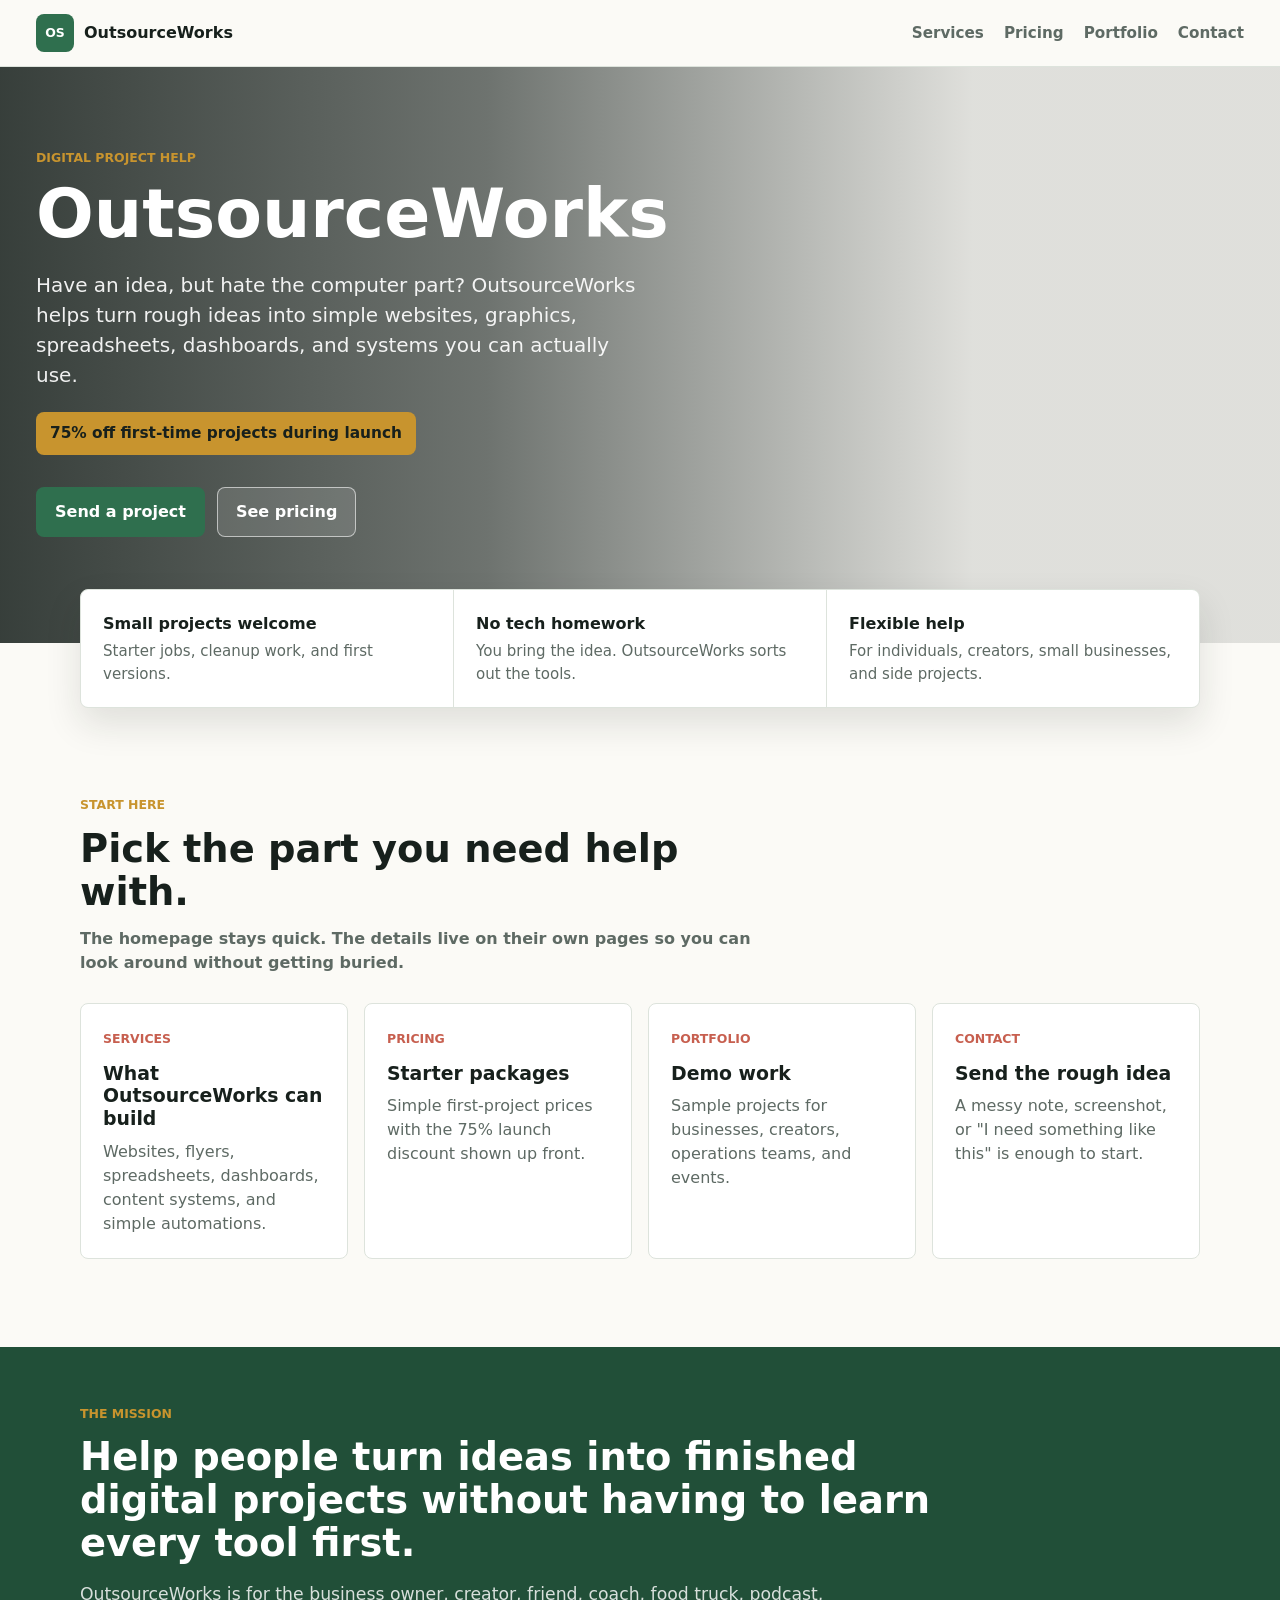
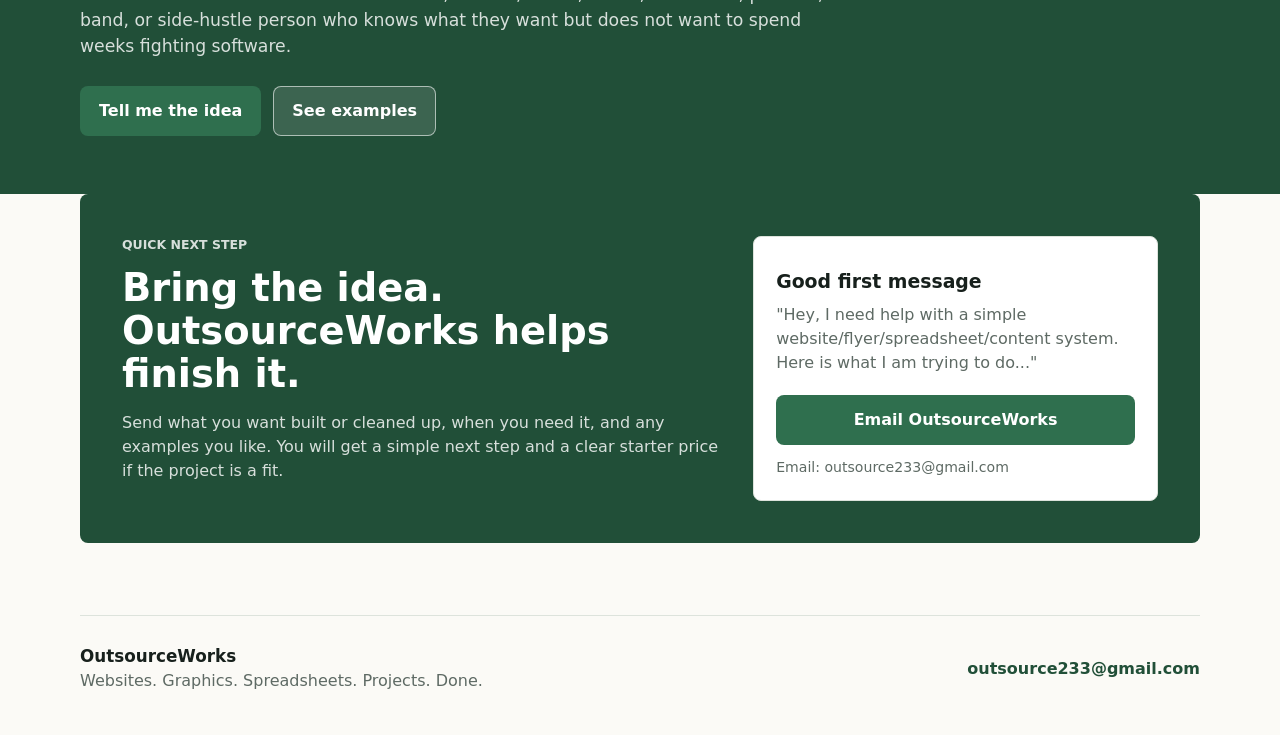
==== index.html @ a77c05c9 "Add files via upload" ====
<!doctype html>
<html lang="en">
  <head>
    <meta charset="utf-8">
    <meta name="viewport" content="width=device-width, initial-scale=1">
    <title>OutsourceWorks | Digital Projects Done</title>
    <meta name="description" content="Have an idea but not the time to fight with programs, AI tools, or messy files? OutsourceWorks turns rough ideas into websites, graphics, spreadsheets, and systems.">
    <meta name="theme-color" content="#2f6f4e">
    <meta property="og:title" content="OutsourceWorks | Digital Projects Done">
    <meta property="og:description" content="Have an idea but not the time to fight with programs, AI tools, or messy files? OutsourceWorks helps turn rough ideas into finished digital projects.">
    <meta property="og:type" content="website">
    <meta property="og:image" content="assets/outsource-social.png">
    <meta name="twitter:card" content="summary_large_image">
    <meta name="twitter:title" content="OutsourceWorks | Digital Projects Done">
    <meta name="twitter:description" content="Have an idea but not the time to fight with programs, AI tools, or messy files? OutsourceWorks helps turn rough ideas into finished digital projects.">
    <meta name="twitter:image" content="assets/outsource-social.png">
    <link rel="icon" href="assets/outsource-icon.svg" type="image/svg+xml">
    <link rel="apple-touch-icon" href="assets/outsource-profile.png">
    <link rel="stylesheet" href="styles.css">
    <script type="application/ld+json">
      {
        "@context": "https://schema.org",
        "@type": "ProfessionalService",
        "@id": "#outsource",
        "name": "OutsourceWorks",
        "email": "outsource233@gmail.com",
        "description": "Websites, graphics, spreadsheets, content systems, and digital projects done for individuals, creators, and small businesses.",
        "serviceType": [
          "Website design",
          "Graphic design",
          "Spreadsheet cleanup",
          "Reporting dashboards",
          "Content systems",
          "Business automation"
        ]
      }
    </script>
  </head>
  <body>
    <header class="site-header">
      <a class="brand" href="index.html" aria-label="OutsourceWorks home">
        <span class="brand-mark">OS</span>
        <span>OutsourceWorks</span>
      </a>
      <nav aria-label="Primary navigation">
        <a href="services/index.html">Services</a>
        <a href="pricing/index.html">Pricing</a>
        <a href="portfolio/index.html">Portfolio</a>
        <a href="contact/index.html">Contact</a>
      </nav>
    </header>

    <main id="top">
      <section class="hero home-hero" aria-label="OutsourceWorks introduction">
        <div class="hero-content">
          <p class="eyebrow">Digital project help</p>
          <h1>OutsourceWorks</h1>
          <p class="hero-copy">Have an idea, but hate the computer part? OutsourceWorks helps turn rough ideas into simple websites, graphics, spreadsheets, dashboards, and systems you can actually use.</p>
          <p class="hero-offer">75% off first-time projects during launch</p>
          <div class="hero-actions" aria-label="Primary actions">
            <a class="button button-primary" href="contact/index.html">Send a project</a>
            <a class="button button-secondary" href="pricing/index.html">See pricing</a>
          </div>
        </div>
      </section>

      <section class="trust-strip" aria-label="Service highlights">
        <div>
          <strong>Small projects welcome</strong>
          <span>Starter jobs, cleanup work, and first versions.</span>
        </div>
        <div>
          <strong>No tech homework</strong>
          <span>You bring the idea. OutsourceWorks sorts out the tools.</span>
        </div>
        <div>
          <strong>Flexible help</strong>
          <span>For individuals, creators, small businesses, and side projects.</span>
        </div>
      </section>

      <section class="section">
        <div class="section-heading">
          <p class="eyebrow">Start here</p>
          <h2>Pick the part you need help with.</h2>
          <p class="section-intro">The homepage stays quick. The details live on their own pages so you can look around without getting buried.</p>
        </div>
        <div class="path-grid">
          <a class="path-card" href="services/index.html">
            <span>Services</span>
            <strong>What OutsourceWorks can build</strong>
            <p>Websites, flyers, spreadsheets, dashboards, content systems, and simple automations.</p>
          </a>
          <a class="path-card" href="pricing/index.html">
            <span>Pricing</span>
            <strong>Starter packages</strong>
            <p>Simple first-project prices with the 75% launch discount shown up front.</p>
          </a>
          <a class="path-card" href="portfolio/index.html">
            <span>Portfolio</span>
            <strong>Demo work</strong>
            <p>Sample projects for businesses, creators, operations teams, and events.</p>
          </a>
          <a class="path-card" href="contact/index.html">
            <span>Contact</span>
            <strong>Send the rough idea</strong>
            <p>A messy note, screenshot, or "I need something like this" is enough to start.</p>
          </a>
        </div>
      </section>

      <section class="mission-band" aria-label="OutsourceWorks mission">
        <div class="mission-band-inner">
          <p class="eyebrow">The mission</p>
          <h2>Help people turn ideas into finished digital projects without having to learn every tool first.</h2>
          <p>OutsourceWorks is for the business owner, creator, friend, coach, food truck, podcast, band, or side-hustle person who knows what they want but does not want to spend weeks fighting software.</p>
          <div class="mission-actions">
            <a class="button button-primary" href="contact/index.html">Tell me the idea</a>
            <a class="button button-secondary" href="portfolio/index.html">See examples</a>
          </div>
        </div>
      </section>

      <section class="contact-section home-contact">
        <div>
          <p class="eyebrow">Quick next step</p>
          <h2>Bring the idea. OutsourceWorks helps finish it.</h2>
          <p>Send what you want built or cleaned up, when you need it, and any examples you like. You will get a simple next step and a clear starter price if the project is a fit.</p>
        </div>
        <div class="contact-panel">
          <h3>Good first message</h3>
          <p>"Hey, I need help with a simple website/flyer/spreadsheet/content system. Here is what I am trying to do..."</p>
          <a class="button button-primary full" href="mailto:outsource233@gmail.com?subject=Project%20idea%20for%20OutsourceWorks">Email OutsourceWorks</a>
          <p class="small-note">Email: outsource233@gmail.com</p>
        </div>
      </section>
    </main>

    <footer class="site-footer">
      <div>
        <strong>OutsourceWorks</strong>
        <span>Websites. Graphics. Spreadsheets. Projects. Done.</span>
      </div>
      <a href="mailto:outsource233@gmail.com">outsource233@gmail.com</a>
    </footer>
  </body>
</html>
---- styles.css ----
:root {
  --ink: #17201c;
  --muted: #5e6a64;
  --paper: #fbfaf6;
  --white: #ffffff;
  --line: #dde3dc;
  --green: #2f6f4e;
  --green-dark: #214f38;
  --blue: #245d7a;
  --coral: #c75f4f;
  --gold: #c8942e;
  --shadow: 0 16px 36px rgba(23, 32, 28, 0.12);
}

* {
  box-sizing: border-box;
}

html {
  scroll-behavior: smooth;
}

body {
  margin: 0;
  color: var(--ink);
  background: var(--paper);
  font-family: Inter, ui-sans-serif, system-ui, -apple-system, BlinkMacSystemFont, "Segoe UI", sans-serif;
  line-height: 1.5;
}

a {
  color: inherit;
}

.site-header {
  position: sticky;
  top: 0;
  z-index: 10;
  display: flex;
  align-items: center;
  justify-content: space-between;
  gap: 24px;
  padding: 14px 36px;
  background: rgba(251, 250, 246, 0.94);
  border-bottom: 1px solid var(--line);
  backdrop-filter: blur(14px);
}

.brand {
  display: inline-flex;
  align-items: center;
  gap: 10px;
  font-weight: 800;
  text-decoration: none;
}

.brand-mark {
  display: grid;
  place-items: center;
  width: 38px;
  height: 38px;
  color: var(--white);
  background: var(--green);
  border-radius: 8px;
  font-size: 0.78rem;
}

nav {
  display: flex;
  align-items: center;
  gap: 20px;
  color: var(--muted);
  font-size: 0.95rem;
  font-weight: 700;
}

nav a {
  text-decoration: none;
}

nav a:hover {
  color: var(--green-dark);
}

.hero {
  min-height: 64vh;
  display: flex;
  align-items: center;
  padding: 72px 36px 96px;
  background-image:
    linear-gradient(90deg, rgba(23, 32, 28, 0.86) 0%, rgba(23, 32, 28, 0.62) 38%, rgba(23, 32, 28, 0.12) 76%),
    url("assets/hero-workbench.png");
  background-size: cover;
  background-position: center;
  color: var(--white);
}

.hero-content {
  width: min(680px, 100%);
}

.eyebrow {
  margin: 0 0 12px;
  color: var(--gold);
  font-size: 0.78rem;
  font-weight: 900;
  letter-spacing: 0;
  text-transform: uppercase;
}

.hero h1 {
  margin: 0;
  font-size: 4.25rem;
  line-height: 1;
  letter-spacing: 0;
}

.hero-copy {
  max-width: 620px;
  margin: 22px 0 0;
  color: rgba(255, 255, 255, 0.92);
  font-size: 1.25rem;
}

.hero-actions {
  display: flex;
  flex-wrap: wrap;
  gap: 12px;
  margin-top: 32px;
}

.hero-offer {
  display: inline-flex;
  margin: 22px 0 0;
  padding: 10px 14px;
  color: var(--ink);
  background: var(--gold);
  border-radius: 8px;
  font-size: 0.96rem;
  font-weight: 900;
}

.button {
  display: inline-flex;
  align-items: center;
  justify-content: center;
  min-height: 46px;
  padding: 12px 18px;
  border: 1px solid transparent;
  border-radius: 8px;
  font-weight: 800;
  text-decoration: none;
}

.button-primary {
  color: var(--white);
  background: var(--green);
}

.button-primary:hover {
  background: var(--green-dark);
}

.button-secondary {
  color: var(--white);
  border-color: rgba(255, 255, 255, 0.58);
  background: rgba(255, 255, 255, 0.12);
}

.button-secondary:hover {
  background: rgba(255, 255, 255, 0.2);
}

.button-outline {
  color: var(--green-dark);
  border-color: rgba(47, 111, 78, 0.28);
  background: var(--white);
}

.button-outline:hover {
  border-color: var(--green);
  background: #eef3ef;
}

.trust-strip {
  width: min(1120px, calc(100% - 40px));
  margin: -54px auto 0;
  display: grid;
  grid-template-columns: repeat(3, 1fr);
  gap: 1px;
  overflow: hidden;
  border: 1px solid var(--line);
  border-radius: 8px;
  background: var(--line);
  box-shadow: var(--shadow);
}

.trust-strip div {
  padding: 22px;
  background: var(--white);
}

.trust-strip strong,
.trust-strip span {
  display: block;
}

.trust-strip strong {
  font-size: 1rem;
}

.trust-strip span {
  margin-top: 4px;
  color: var(--muted);
  font-size: 0.94rem;
}

.pitch-section {
  margin-top: 72px;
  background: var(--white);
  border-top: 1px solid var(--line);
  border-bottom: 1px solid var(--line);
}

.pitch-inner {
  width: min(1120px, calc(100% - 40px));
  margin: 0 auto;
  display: grid;
  grid-template-columns: minmax(0, 1.08fr) minmax(320px, 0.92fr);
  gap: 42px;
  align-items: center;
  padding: 58px 0;
}

.pitch-copy h2 {
  max-width: 760px;
  margin: 0;
  font-size: 2.7rem;
  line-height: 1.08;
  letter-spacing: 0;
}

.pitch-copy p:not(.eyebrow) {
  max-width: 730px;
  margin: 18px 0 0;
  color: var(--muted);
  font-size: 1.12rem;
}

.pitch-actions {
  display: flex;
  flex-wrap: wrap;
  gap: 12px;
  margin-top: 28px;
}

.pitch-steps {
  display: grid;
  gap: 12px;
}

.pitch-steps div {
  display: grid;
  grid-template-columns: 38px 1fr;
  gap: 6px 14px;
  align-items: start;
  padding: 18px;
  border: 1px solid var(--line);
  border-radius: 8px;
  background: #fbfaf6;
}

.pitch-steps span {
  display: grid;
  place-items: center;
  width: 34px;
  height: 34px;
  color: var(--white);
  background: var(--green);
  border-radius: 50%;
  font-weight: 900;
}

.pitch-steps strong {
  align-self: center;
  font-size: 1.02rem;
}

.pitch-steps p {
  grid-column: 2;
  margin: 0;
}

.section {
  width: min(1120px, calc(100% - 40px));
  margin: 0 auto;
  padding: 88px 0;
}

.section-alt {
  width: 100%;
  max-width: none;
  padding-right: max(20px, calc((100% - 1120px) / 2));
  padding-left: max(20px, calc((100% - 1120px) / 2));
  background: #eef3ef;
}

.section-heading {
  max-width: 680px;
  margin-bottom: 28px;
}

.section-heading h2,
.contact-section h2 {
  margin: 0;
  font-size: 2.4rem;
  line-height: 1.12;
  letter-spacing: 0;
}

.section-intro {
  max-width: 700px;
  margin: 14px 0 0;
  color: var(--muted);
  font-weight: 700;
}

.path-grid,
.detail-grid,
.service-grid,
.package-grid {
  display: grid;
  grid-template-columns: repeat(3, 1fr);
  gap: 16px;
}

.path-grid {
  grid-template-columns: repeat(4, 1fr);
}

.path-card {
  min-height: 210px;
  padding: 22px;
  color: inherit;
  background: var(--white);
  border: 1px solid var(--line);
  border-radius: 8px;
  text-decoration: none;
}

.path-card:hover {
  border-color: rgba(47, 111, 78, 0.58);
  box-shadow: var(--shadow);
}

.path-card span {
  color: var(--coral);
  font-size: 0.78rem;
  font-weight: 900;
  text-transform: uppercase;
}

.path-card strong {
  display: block;
  margin-top: 12px;
  color: var(--ink);
  font-size: 1.18rem;
  line-height: 1.2;
}

.path-card p {
  margin: 10px 0 0;
}

.service-card,
.package-card,
.portfolio-card,
.process-grid div,
.contact-panel {
  border: 1px solid var(--line);
  border-radius: 8px;
  background: var(--white);
}

.service-card,
.package-card {
  padding: 22px;
}

.service-kicker {
  color: var(--coral);
  font-size: 0.78rem;
  font-weight: 900;
  text-transform: uppercase;
}

h3 {
  margin: 8px 0 8px;
  font-size: 1.18rem;
  letter-spacing: 0;
}

p {
  color: var(--muted);
}

.service-card p,
.package-card p,
.portfolio-card p,
.process-grid p,
.contact-panel p {
  margin: 0;
}

.price {
  display: flex;
  flex-wrap: wrap;
  gap: 10px;
  align-items: baseline;
  margin: 12px 0 4px;
  color: var(--green-dark);
  font-size: 2rem;
  font-weight: 900;
}

.old-price {
  color: var(--muted);
  font-size: 1.08rem;
  font-weight: 800;
  text-decoration: line-through;
}

.discount-label {
  margin-bottom: 12px !important;
  color: var(--coral);
  font-size: 0.78rem;
  font-weight: 900;
  text-transform: uppercase;
}

.featured {
  border-color: rgba(47, 111, 78, 0.6);
  box-shadow: inset 0 4px 0 var(--green);
}

.package-note {
  max-width: 720px;
  margin: 22px 0 0;
  color: var(--muted);
  font-weight: 700;
}

.portfolio-list {
  display: grid;
  grid-template-columns: repeat(3, 1fr);
  gap: 16px;
}

.portfolio-card {
  overflow: hidden;
  text-align: center;
}

.portfolio-card img {
  display: block;
  width: 100%;
  aspect-ratio: 7 / 4.8;
  object-fit: cover;
  border-bottom: 1px solid var(--line);
}

.portfolio-card h3,
.portfolio-card p,
.portfolio-card a {
  margin-right: 18px;
  margin-left: 18px;
}

.portfolio-card h3 {
  margin-top: 18px;
}

.portfolio-card a,
.text-link {
  display: inline-flex;
  justify-content: center;
  margin-top: 18px;
  margin-bottom: 18px;
  color: var(--green-dark);
  font-weight: 900;
  text-decoration: none;
}

.portfolio-card a:hover,
.text-link:hover {
  text-decoration: underline;
}

.text-link {
  margin-bottom: 0;
}

.portfolio-hero {
  width: min(1120px, calc(100% - 40px));
  margin: 0 auto;
  display: grid;
  grid-template-columns: 1fr auto;
  gap: 24px;
  align-items: end;
  padding: 72px 0 42px;
}

.portfolio-hero h1 {
  max-width: 780px;
  margin: 0;
  font-size: 3.35rem;
  line-height: 1.04;
  letter-spacing: 0;
}

.portfolio-hero p:not(.eyebrow) {
  max-width: 720px;
  margin: 18px 0 0;
  color: var(--muted);
  font-size: 1.12rem;
}

.portfolio-page .portfolio-hero {
  grid-template-columns: 1fr;
  justify-items: center;
  text-align: center;
}

.portfolio-page .portfolio-hero h1,
.portfolio-page .portfolio-hero p:not(.eyebrow) {
  margin-right: auto;
  margin-left: auto;
}

.page-hero {
  padding-bottom: 56px;
}

.mission-band {
  color: var(--white);
  background: var(--green-dark);
}

.mission-band-inner {
  width: min(1120px, calc(100% - 40px));
  margin: 0 auto;
  padding: 58px 0;
}

.mission-band h2 {
  max-width: 920px;
  margin: 0;
  font-size: 2.4rem;
  line-height: 1.12;
  letter-spacing: 0;
}

.mission-band p:not(.eyebrow) {
  max-width: 780px;
  color: rgba(255, 255, 255, 0.82);
  font-size: 1.08rem;
}

.mission-actions {
  display: flex;
  flex-wrap: wrap;
  gap: 12px;
  margin-top: 26px;
}

.case-study {
  width: min(1120px, calc(100% - 40px));
  margin: 0 auto;
  display: grid;
  grid-template-columns: minmax(0, 1fr) minmax(320px, 0.78fr);
  gap: 28px;
  align-items: center;
  padding: 46px 0;
  border-top: 1px solid var(--line);
}

.portfolio-page .case-study {
  width: min(920px, calc(100% - 40px));
  grid-template-columns: 1fr;
  justify-items: center;
  gap: 24px;
  text-align: center;
}

.case-study img {
  display: block;
  width: 100%;
  border: 1px solid var(--line);
  border-radius: 8px;
  background: var(--white);
}

.portfolio-page .case-study img {
  max-width: 840px;
  margin: 0 auto;
}

.portfolio-page .case-study > div {
  width: min(760px, 100%);
}

.case-study h2,
.portfolio-close h2 {
  margin: 0;
  font-size: 2rem;
  line-height: 1.15;
  letter-spacing: 0;
}

.case-study p {
  margin: 14px 0 0;
}

.portfolio-page .case-study p {
  max-width: 680px;
  margin-right: auto;
  margin-left: auto;
}

.case-study dl {
  display: grid;
  gap: 12px;
  margin: 22px 0 0;
}

.portfolio-page .case-study dl {
  max-width: 720px;
  margin-right: auto;
  margin-left: auto;
}

.case-study dl div {
  padding: 14px 16px;
  border: 1px solid var(--line);
  border-radius: 8px;
  background: var(--white);
  text-align: center;
}

.case-study dt {
  color: var(--green-dark);
  font-weight: 900;
}

.case-study dd {
  margin: 4px 0 0;
  color: var(--muted);
}

.portfolio-close {
  width: min(1120px, calc(100% - 40px));
  margin: 24px auto 72px;
  padding: 42px;
  color: var(--white);
  background: var(--green-dark);
  border-radius: 8px;
}

.portfolio-close p:not(.eyebrow) {
  max-width: 700px;
  color: rgba(255, 255, 255, 0.82);
}

.portfolio-page .portfolio-close {
  text-align: center;
}

.portfolio-page .portfolio-close p:not(.eyebrow) {
  margin-right: auto;
  margin-left: auto;
}

.process-section {
  padding-top: 20px;
}

.process-grid {
  display: grid;
  grid-template-columns: repeat(3, 1fr);
  gap: 16px;
}

.process-grid div {
  padding: 22px;
}

.process-grid span {
  display: grid;
  place-items: center;
  width: 34px;
  height: 34px;
  color: var(--white);
  background: var(--blue);
  border-radius: 50%;
  font-weight: 900;
}

.contact-section {
  width: min(1120px, calc(100% - 40px));
  margin: 0 auto 72px;
  display: grid;
  grid-template-columns: 1.2fr 0.8fr;
  gap: 24px;
  align-items: start;
  padding: 42px;
  color: var(--white);
  background: var(--green-dark);
  border-radius: 8px;
}

.contact-section p {
  color: rgba(255, 255, 255, 0.82);
}

.contact-panel {
  padding: 22px;
  color: var(--ink);
}

.contact-panel p {
  color: var(--muted);
}

.full {
  width: 100%;
  margin-top: 20px;
}

.small-note {
  margin-top: 12px !important;
  font-size: 0.88rem;
}

.site-footer {
  width: min(1120px, calc(100% - 40px));
  margin: 0 auto;
  padding: 28px 0 42px;
  display: flex;
  align-items: center;
  justify-content: space-between;
  gap: 20px;
  border-top: 1px solid var(--line);
  color: var(--muted);
}

.site-footer div,
.site-footer strong,
.site-footer span {
  display: block;
}

.site-footer strong {
  color: var(--ink);
  font-size: 1.05rem;
}

.site-footer a {
  color: var(--green-dark);
  font-weight: 800;
  text-decoration: none;
}

.site-footer a:hover {
  text-decoration: underline;
}

@media (max-width: 860px) {
  .site-header {
    position: static;
    align-items: flex-start;
    flex-direction: column;
    padding: 16px 20px;
  }

  nav {
    width: 100%;
    justify-content: space-between;
    gap: 10px;
    font-size: 0.88rem;
  }

  .hero {
    min-height: 64vh;
    padding: 56px 20px 84px;
    background-position: center right;
  }

  .hero h1 {
    font-size: 3rem;
  }

  .hero-copy {
    font-size: 1.08rem;
  }

  .trust-strip,
  .pitch-inner,
  .path-grid,
  .detail-grid,
  .service-grid,
  .package-grid,
  .portfolio-list,
  .process-grid,
  .contact-section {
    grid-template-columns: 1fr;
  }

  .section {
    padding: 64px 0;
  }

  .section-heading h2,
  .pitch-copy h2,
  .mission-band h2,
  .contact-section h2,
  .portfolio-hero h1 {
    font-size: 2rem;
  }

  .portfolio-hero,
  .case-study {
    grid-template-columns: 1fr;
  }

  .portfolio-hero {
    align-items: start;
  }

  .contact-section {
    padding: 28px;
  }

  .site-footer {
    align-items: flex-start;
    flex-direction: column;
  }
}

@media (max-width: 560px) {
  nav {
    flex-wrap: wrap;
    justify-content: flex-start;
  }

  .hero h1 {
    font-size: 2.45rem;
  }

  .button {
    width: 100%;
  }

  .portfolio-card h3,
  .portfolio-card p,
  .portfolio-card a {
    margin-right: 16px;
    margin-left: 16px;
  }

  .portfolio-close {
    padding: 28px;
  }
}
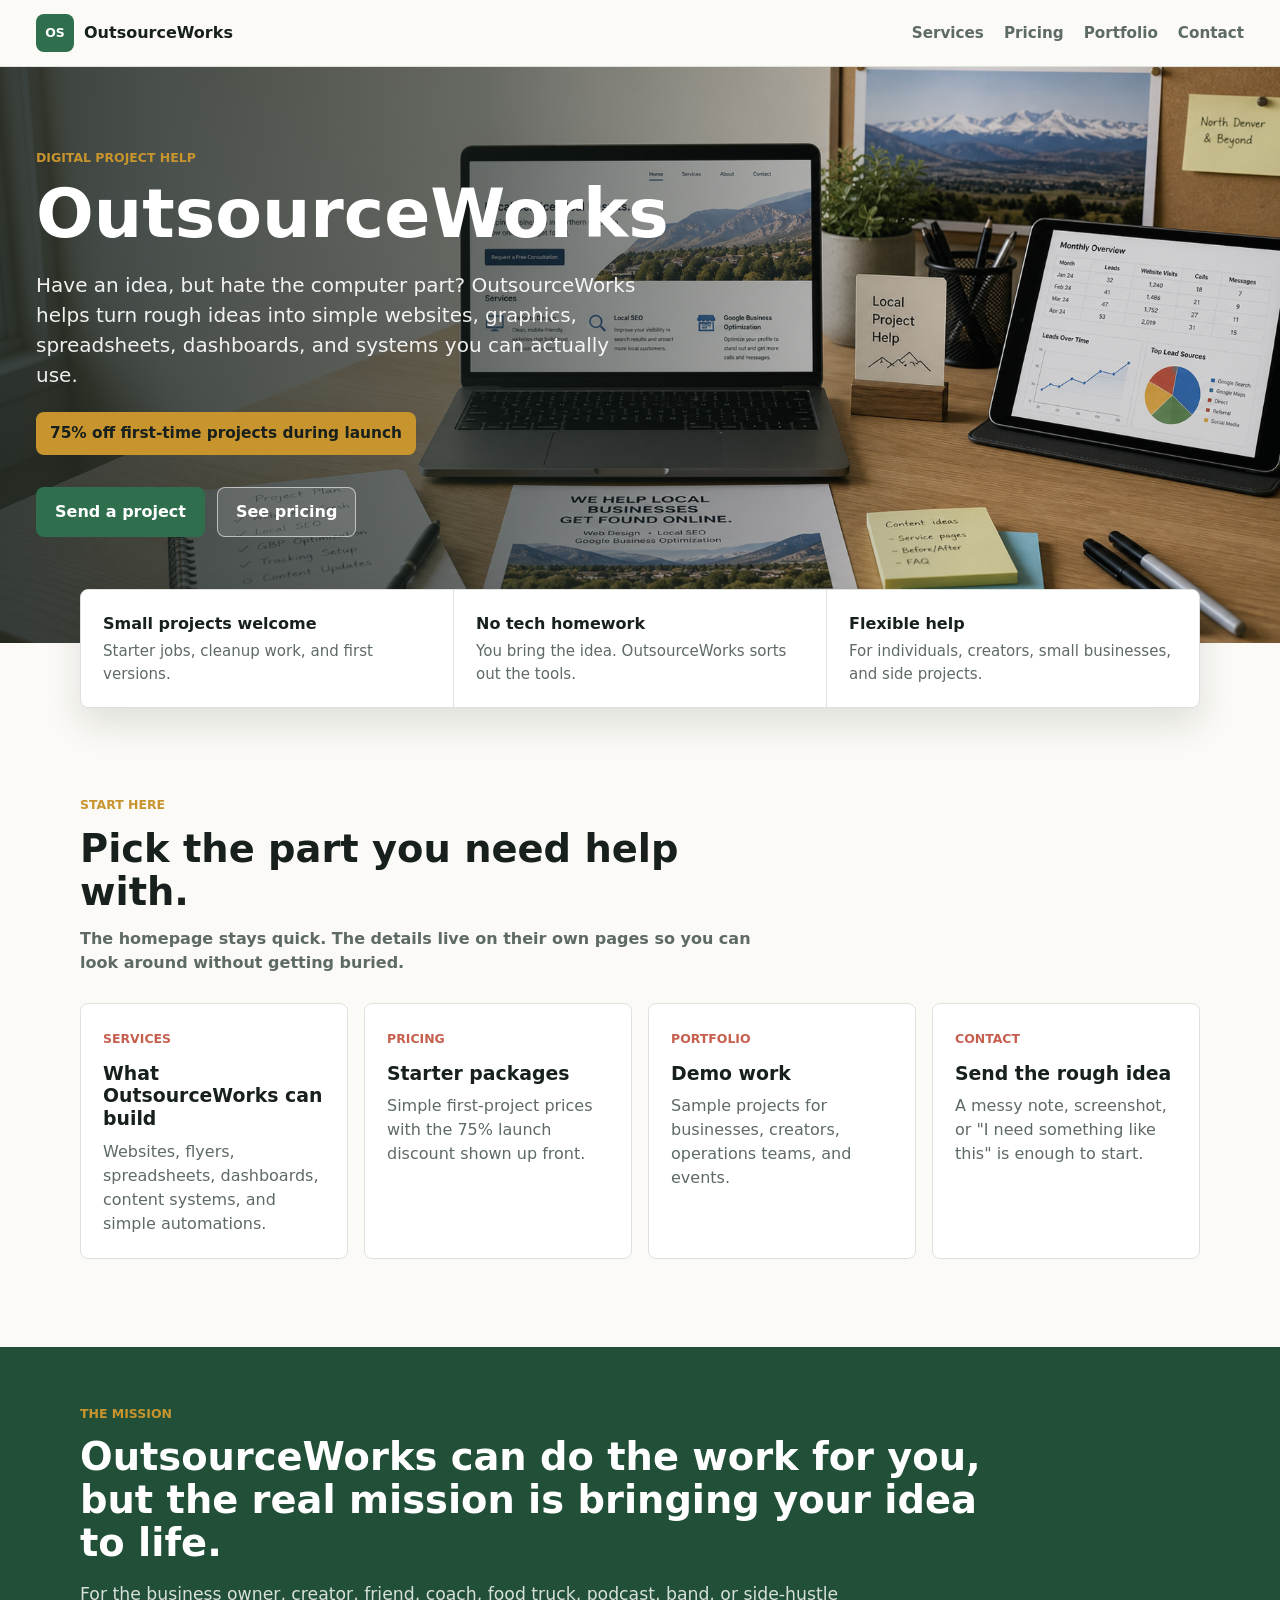
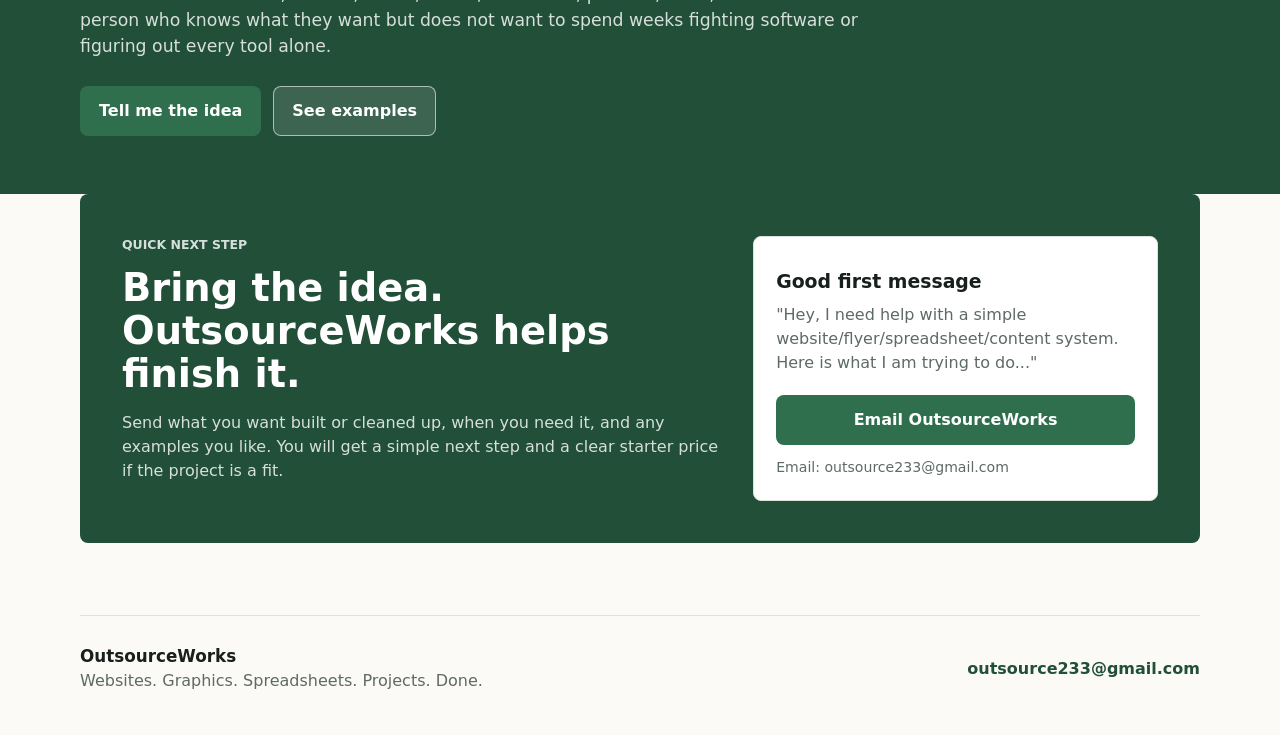
==== commit f537e71e: "Add files via upload" ====
--- a/index.html
+++ b/index.html
@@ -112,8 +112,8 @@
       <section class="mission-band" aria-label="OutsourceWorks mission">
         <div class="mission-band-inner">
           <p class="eyebrow">The mission</p>
-          <h2>Help people turn ideas into finished digital projects without having to learn every tool first.</h2>
-          <p>OutsourceWorks is for the business owner, creator, friend, coach, food truck, podcast, band, or side-hustle person who knows what they want but does not want to spend weeks fighting software.</p>
+          <h2>OutsourceWorks can do the work for you, but the real mission is bringing your idea to life.</h2>
+          <p>For the business owner, creator, friend, coach, food truck, podcast, band, or side-hustle person who knows what they want but does not want to spend weeks fighting software or figuring out every tool alone.</p>
           <div class="mission-actions">
             <a class="button button-primary" href="contact/index.html">Tell me the idea</a>
             <a class="button button-secondary" href="portfolio/index.html">See examples</a>
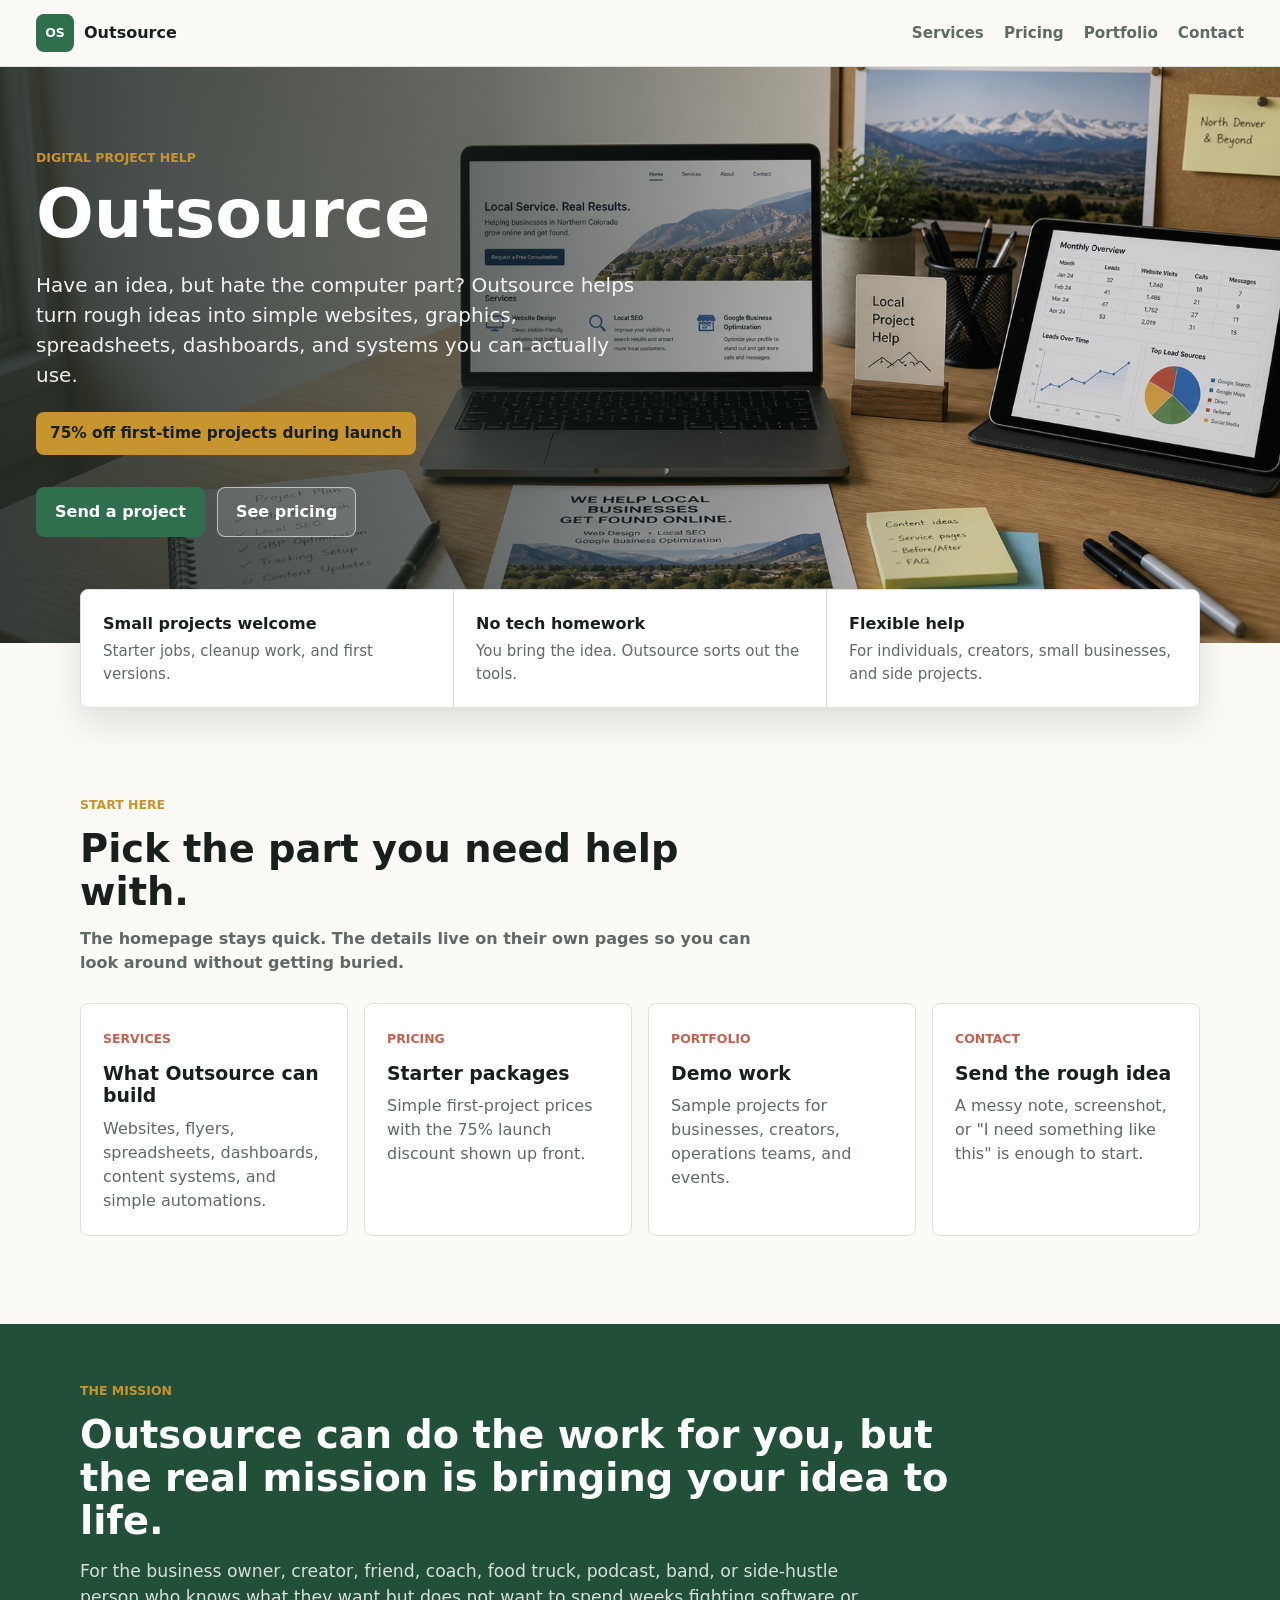
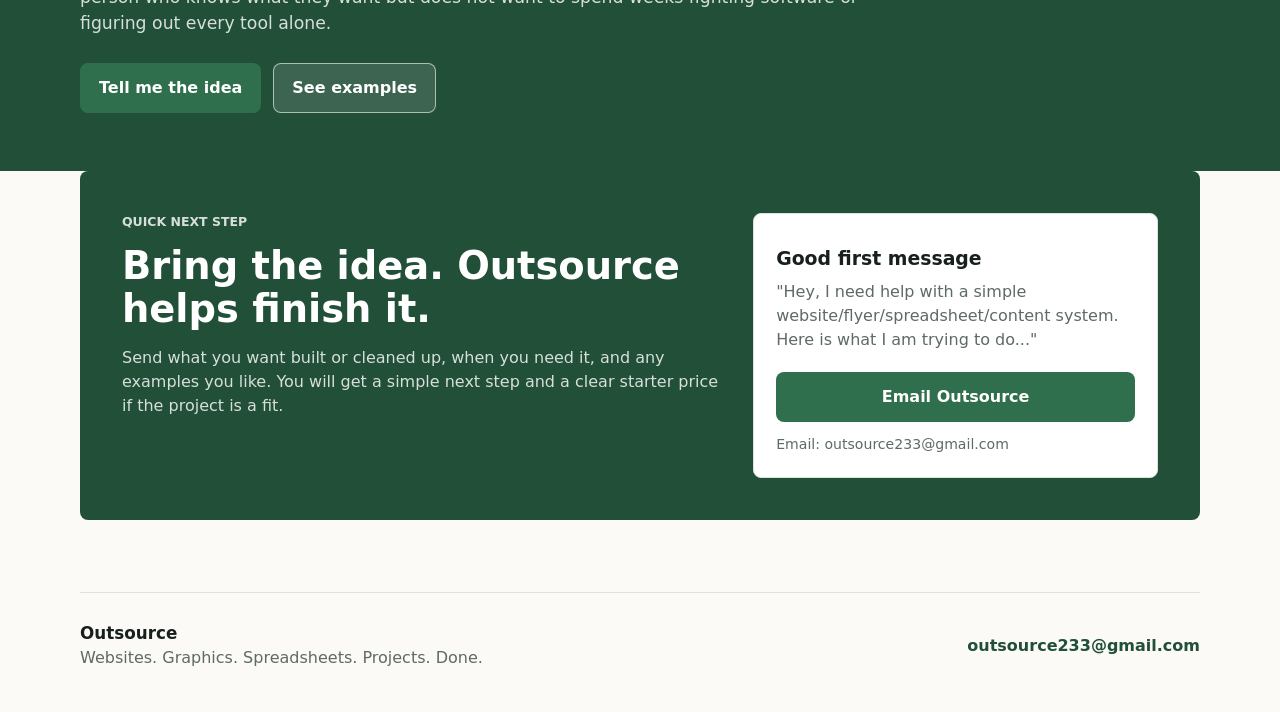
==== commit bdfe48ba: "Add files via upload" ====
--- a/index.html
+++ b/index.html
@@ -3,16 +3,16 @@
   <head>
     <meta charset="utf-8">
     <meta name="viewport" content="width=device-width, initial-scale=1">
-    <title>OutsourceWorks | Digital Projects Done</title>
-    <meta name="description" content="Have an idea but not the time to fight with programs, AI tools, or messy files? OutsourceWorks turns rough ideas into websites, graphics, spreadsheets, and systems.">
+    <title>Outsource | Digital Projects Done</title>
+    <meta name="description" content="Have an idea but not the time to fight with programs, AI tools, or messy files? Outsource turns rough ideas into websites, graphics, spreadsheets, and systems.">
     <meta name="theme-color" content="#2f6f4e">
-    <meta property="og:title" content="OutsourceWorks | Digital Projects Done">
-    <meta property="og:description" content="Have an idea but not the time to fight with programs, AI tools, or messy files? OutsourceWorks helps turn rough ideas into finished digital projects.">
+    <meta property="og:title" content="Outsource | Digital Projects Done">
+    <meta property="og:description" content="Have an idea but not the time to fight with programs, AI tools, or messy files? Outsource helps turn rough ideas into finished digital projects.">
     <meta property="og:type" content="website">
     <meta property="og:image" content="assets/outsource-social.png">
     <meta name="twitter:card" content="summary_large_image">
-    <meta name="twitter:title" content="OutsourceWorks | Digital Projects Done">
-    <meta name="twitter:description" content="Have an idea but not the time to fight with programs, AI tools, or messy files? OutsourceWorks helps turn rough ideas into finished digital projects.">
+    <meta name="twitter:title" content="Outsource | Digital Projects Done">
+    <meta name="twitter:description" content="Have an idea but not the time to fight with programs, AI tools, or messy files? Outsource helps turn rough ideas into finished digital projects.">
     <meta name="twitter:image" content="assets/outsource-social.png">
     <link rel="icon" href="assets/outsource-icon.svg" type="image/svg+xml">
     <link rel="apple-touch-icon" href="assets/outsource-profile.png">
@@ -22,7 +22,7 @@
         "@context": "https://schema.org",
         "@type": "ProfessionalService",
         "@id": "#outsource",
-        "name": "OutsourceWorks",
+        "name": "Outsource",
         "email": "outsource233@gmail.com",
         "description": "Websites, graphics, spreadsheets, content systems, and digital projects done for individuals, creators, and small businesses.",
         "serviceType": [
@@ -38,9 +38,9 @@
   </head>
   <body>
     <header class="site-header">
-      <a class="brand" href="index.html" aria-label="OutsourceWorks home">
+      <a class="brand" href="index.html" aria-label="Outsource home">
         <span class="brand-mark">OS</span>
-        <span>OutsourceWorks</span>
+        <span>Outsource</span>
       </a>
       <nav aria-label="Primary navigation">
         <a href="services/index.html">Services</a>
@@ -51,11 +51,11 @@
     </header>
 
     <main id="top">
-      <section class="hero home-hero" aria-label="OutsourceWorks introduction">
+      <section class="hero home-hero" aria-label="Outsource introduction">
         <div class="hero-content">
           <p class="eyebrow">Digital project help</p>
-          <h1>OutsourceWorks</h1>
-          <p class="hero-copy">Have an idea, but hate the computer part? OutsourceWorks helps turn rough ideas into simple websites, graphics, spreadsheets, dashboards, and systems you can actually use.</p>
+          <h1>Outsource</h1>
+          <p class="hero-copy">Have an idea, but hate the computer part? Outsource helps turn rough ideas into simple websites, graphics, spreadsheets, dashboards, and systems you can actually use.</p>
           <p class="hero-offer">75% off first-time projects during launch</p>
           <div class="hero-actions" aria-label="Primary actions">
             <a class="button button-primary" href="contact/index.html">Send a project</a>
@@ -71,7 +71,7 @@
         </div>
         <div>
           <strong>No tech homework</strong>
-          <span>You bring the idea. OutsourceWorks sorts out the tools.</span>
+          <span>You bring the idea. Outsource sorts out the tools.</span>
         </div>
         <div>
           <strong>Flexible help</strong>
@@ -88,7 +88,7 @@
         <div class="path-grid">
           <a class="path-card" href="services/index.html">
             <span>Services</span>
-            <strong>What OutsourceWorks can build</strong>
+            <strong>What Outsource can build</strong>
             <p>Websites, flyers, spreadsheets, dashboards, content systems, and simple automations.</p>
           </a>
           <a class="path-card" href="pricing/index.html">
@@ -109,10 +109,10 @@
         </div>
       </section>
 
-      <section class="mission-band" aria-label="OutsourceWorks mission">
+      <section class="mission-band" aria-label="Outsource mission">
         <div class="mission-band-inner">
           <p class="eyebrow">The mission</p>
-          <h2>OutsourceWorks can do the work for you, but the real mission is bringing your idea to life.</h2>
+          <h2>Outsource can do the work for you, but the real mission is bringing your idea to life.</h2>
           <p>For the business owner, creator, friend, coach, food truck, podcast, band, or side-hustle person who knows what they want but does not want to spend weeks fighting software or figuring out every tool alone.</p>
           <div class="mission-actions">
             <a class="button button-primary" href="contact/index.html">Tell me the idea</a>
@@ -124,13 +124,13 @@
       <section class="contact-section home-contact">
         <div>
           <p class="eyebrow">Quick next step</p>
-          <h2>Bring the idea. OutsourceWorks helps finish it.</h2>
+          <h2>Bring the idea. Outsource helps finish it.</h2>
           <p>Send what you want built or cleaned up, when you need it, and any examples you like. You will get a simple next step and a clear starter price if the project is a fit.</p>
         </div>
         <div class="contact-panel">
           <h3>Good first message</h3>
           <p>"Hey, I need help with a simple website/flyer/spreadsheet/content system. Here is what I am trying to do..."</p>
-          <a class="button button-primary full" href="mailto:outsource233@gmail.com?subject=Project%20idea%20for%20OutsourceWorks">Email OutsourceWorks</a>
+          <a class="button button-primary full" href="mailto:outsource233@gmail.com?subject=Project%20idea%20for%20Outsource">Email Outsource</a>
           <p class="small-note">Email: outsource233@gmail.com</p>
         </div>
       </section>
@@ -138,7 +138,7 @@
 
     <footer class="site-footer">
       <div>
-        <strong>OutsourceWorks</strong>
+        <strong>Outsource</strong>
         <span>Websites. Graphics. Spreadsheets. Projects. Done.</span>
       </div>
       <a href="mailto:outsource233@gmail.com">outsource233@gmail.com</a>
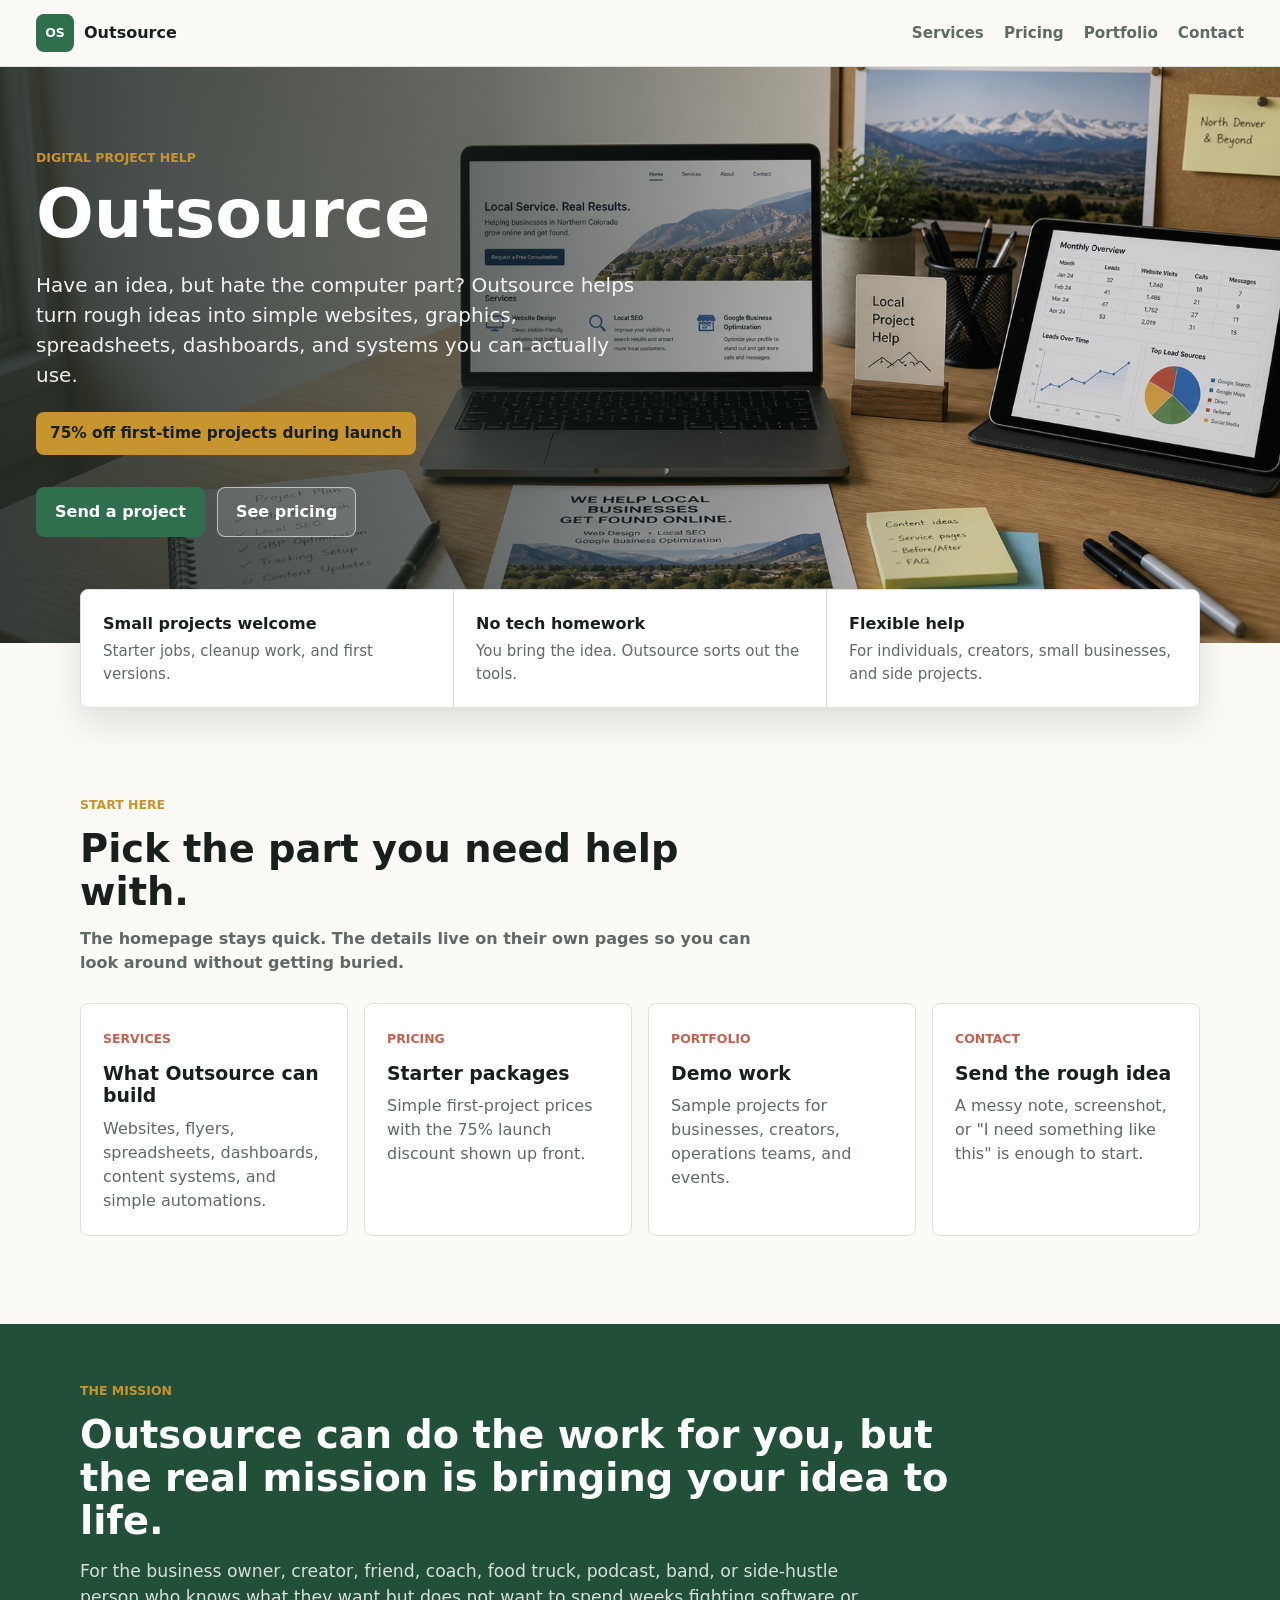
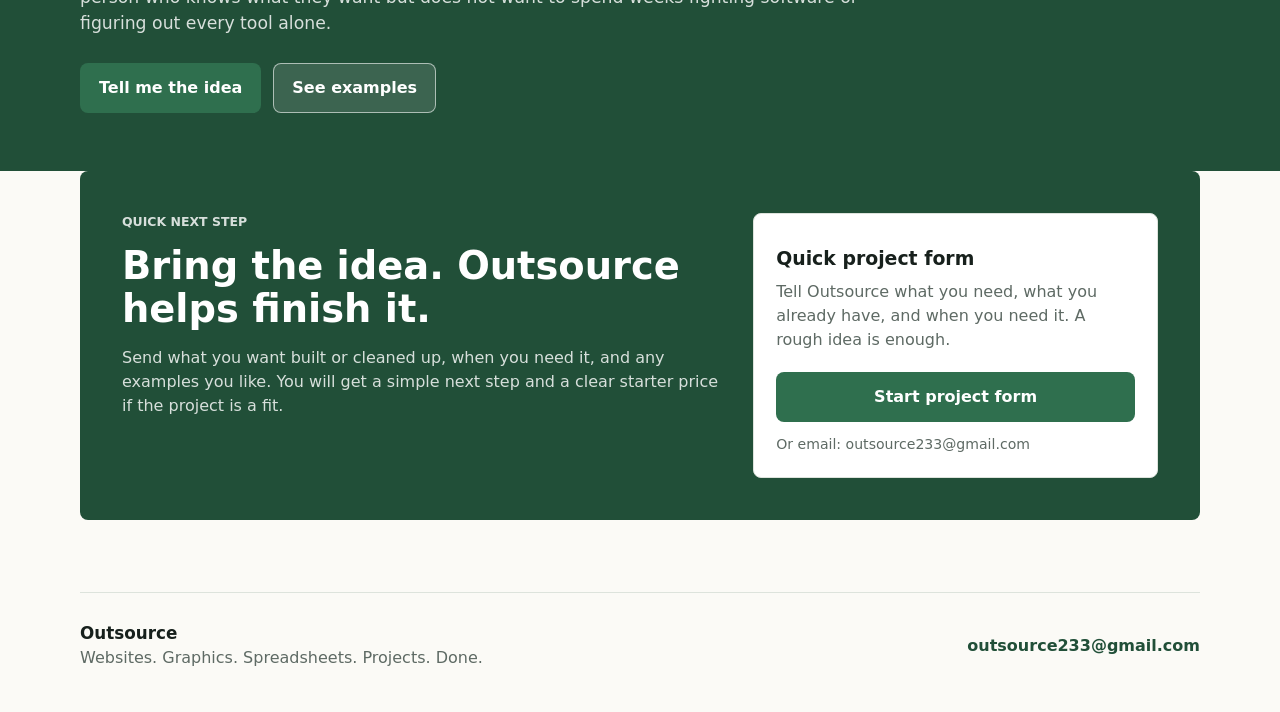
==== commit e0ef344c: "Add project intake form link" ====
--- a/index.html
+++ b/index.html
@@ -128,10 +128,10 @@
           <p>Send what you want built or cleaned up, when you need it, and any examples you like. You will get a simple next step and a clear starter price if the project is a fit.</p>
         </div>
         <div class="contact-panel">
-          <h3>Good first message</h3>
-          <p>"Hey, I need help with a simple website/flyer/spreadsheet/content system. Here is what I am trying to do..."</p>
-          <a class="button button-primary full" href="mailto:outsource233@gmail.com?subject=Project%20idea%20for%20Outsource">Email Outsource</a>
-          <p class="small-note">Email: outsource233@gmail.com</p>
+          <h3>Quick project form</h3>
+          <p>Tell Outsource what you need, what you already have, and when you need it. A rough idea is enough.</p>
+          <a class="button button-primary full" href="https://docs.google.com/forms/d/e/1FAIpQLSdUVVWrfoqcE_iEFaWk0UllznIWQThJjaFX9s45HsVnhD7QbQ/viewform" target="_blank" rel="noopener">Start project form</a>
+          <p class="small-note">Or email: outsource233@gmail.com</p>
         </div>
       </section>
     </main>
